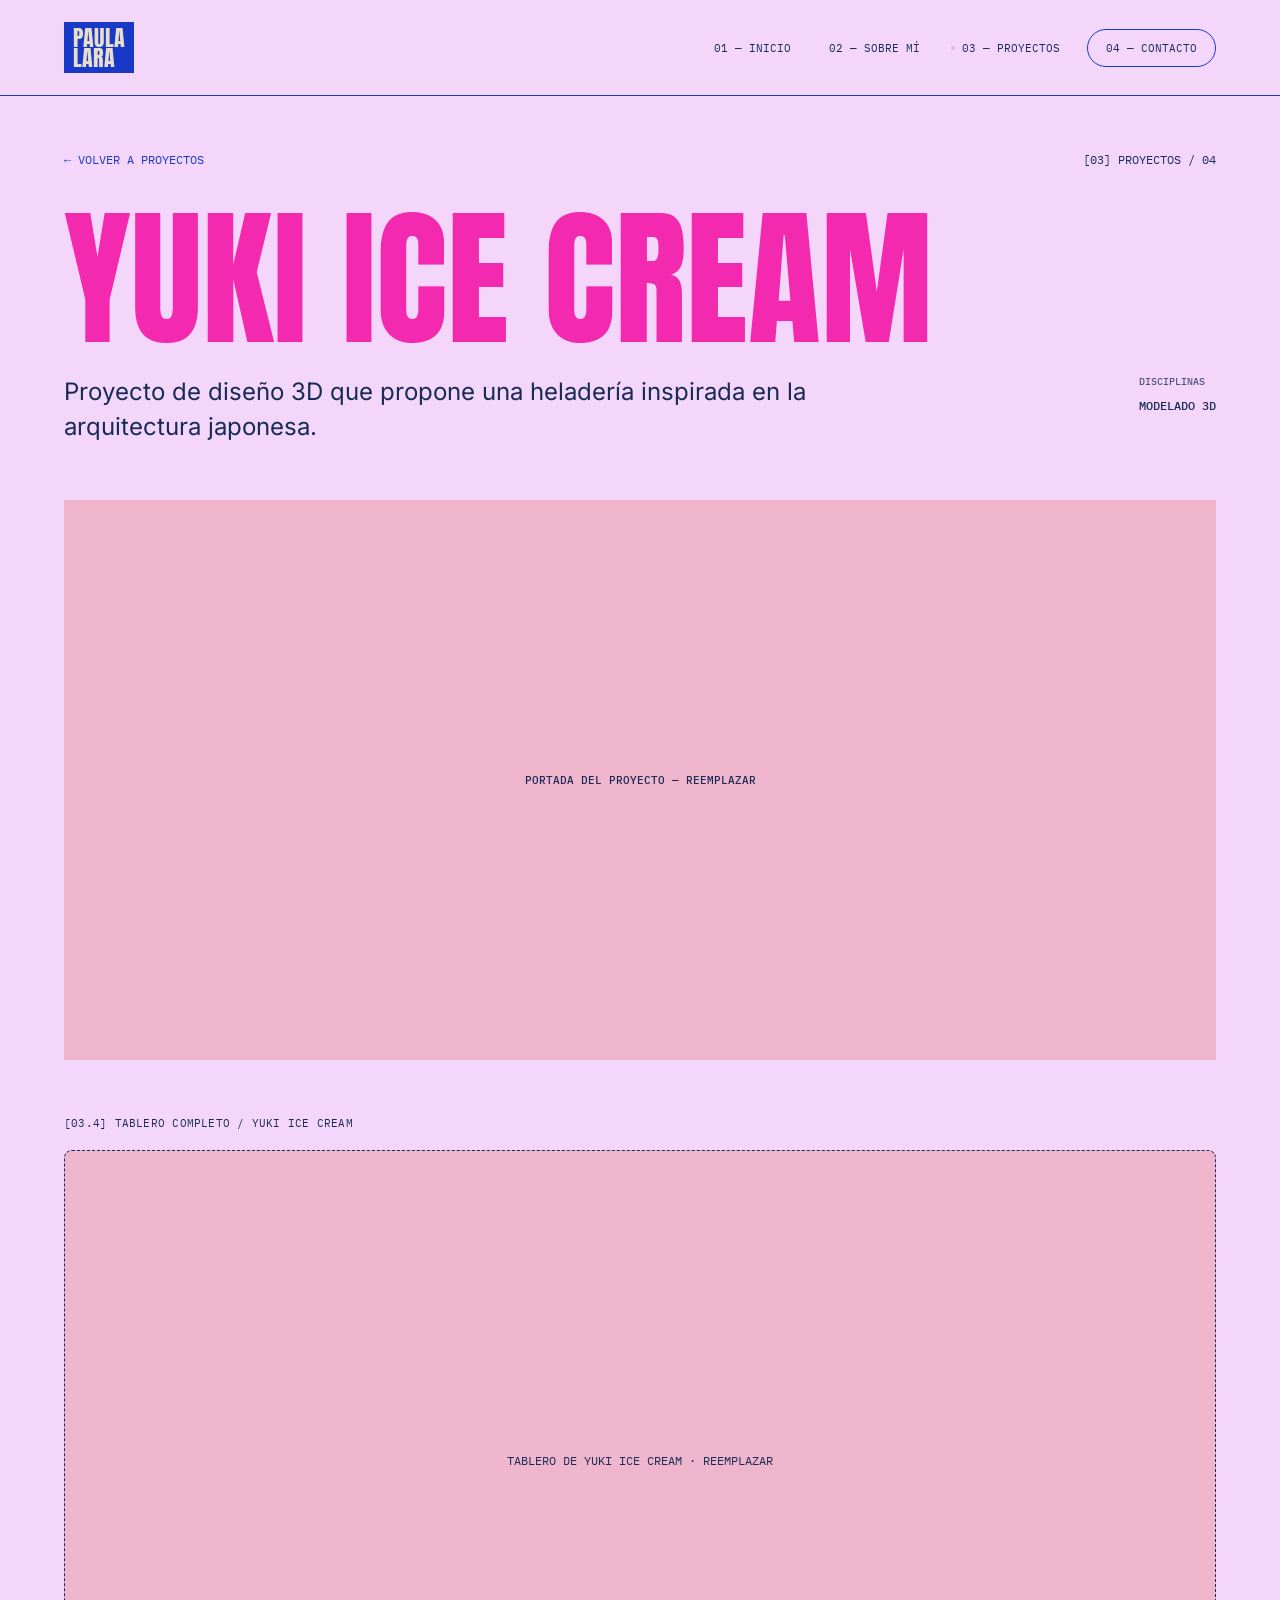
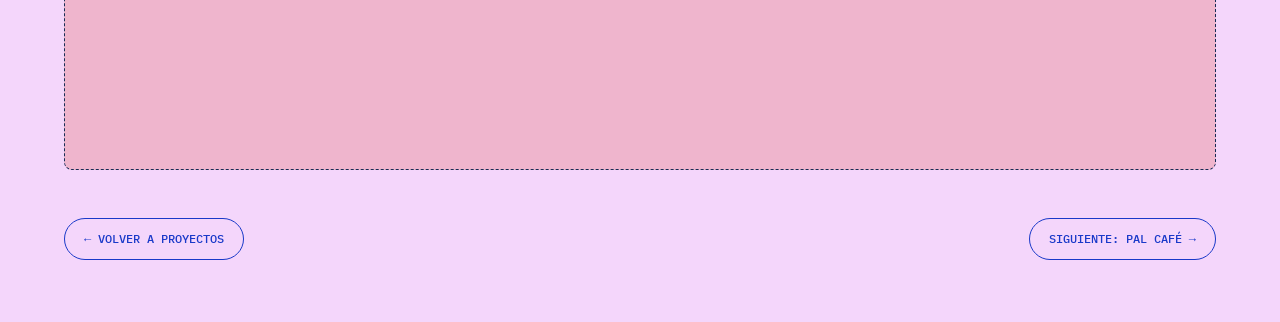
==== caso-04.html @ 3747bb67 "Add files via upload" ====
<!doctype html>
<html lang="es">
<head>
<meta charset="utf-8">
<meta name="viewport" content="width=device-width, initial-scale=1">
<title>Yuki Ice Cream — Paula Lara</title>
<meta name="description" content="Portafolio de Paula Lara, estudiante de Diseño Digital y Multimedia en Bogotá: identidad de marca, ilustración, edición audiovisual y modelado 3D.">
<link rel="preload" href="assets/fonts/anton-latin-400-normal.woff2" as="font" type="font/woff2" crossorigin>
<link rel="icon" href="assets/favicon.svg" type="image/svg+xml">
<link rel="stylesheet" href="styles.css">

</head>
<body data-page="proyectos" data-case="yuki">
<svg width="0" height="0" style="position:absolute" aria-hidden="true">
  <symbol id="star" viewBox="0 0 100 100"><path d="M50 0C54 30 70 46 100 50C70 54 54 70 50 100C46 70 30 54 0 50C30 46 46 30 50 0Z"/></symbol>
</svg>
<header class="nav" id="top">
  <a class="brand" href="index.html#inicio" aria-label="Paula Lara, inicio"><span>PAULA</span><span>LARA</span></a>
  <button class="menu-btn" type="button" aria-expanded="false" aria-controls="menu">MENÚ <i aria-hidden="true"></i></button>
  <nav id="menu" aria-label="Principal">
    <a href="index.html#inicio" class="nav-link" data-id="inicio">01 — INICIO</a>
    <a href="index.html#sobre-mi" class="nav-link" data-id="sobre-mi">02 — SOBRE MÍ</a>
    <a href="index.html#proyectos" class="nav-link" data-id="proyectos">03 — PROYECTOS</a>
    <a href="index.html#contacto" class="nav-link nav-pill" data-id="contacto">04 — CONTACTO</a>
  </nav>
</header>
<main>
<section class="case-intro">
  <div class="case-top"><a href="index.html#proyectos">← VOLVER A PROYECTOS</a><span>[03]  PROYECTOS / 04</span></div>
  <h1 class="case-title">YUKI ICE CREAM</h1>
  <div class="case-desc"><p>Proyecto de diseño 3D que propone una heladería inspirada en la arquitectura japonesa.</p><div class="case-meta"><small>DISCIPLINAS</small><span>MODELADO 3D</span></div></div>
</section>
<div class="cover"><span>PORTADA DEL PROYECTO — REEMPLAZAR</span></div>
<section class="board">
  <p class="label">[03.4]  TABLERO COMPLETO / YUKI ICE CREAM</p>
  <div class="board-ph" role="img" aria-label="Espacio para el tablero de Yuki Ice Cream"><span>TABLERO DE YUKI ICE CREAM · REEMPLAZAR</span></div>
</section>
<div class="case-foot"><a href="index.html#proyectos">← VOLVER A PROYECTOS</a><a href="caso-palcafe.html">SIGUIENTE: PAL CAFÉ →</a></div>
</main>
<script src="main.js"></script>
</body>
</html>
---- styles.css ----
@font-face{font-family:'Anton';font-weight:400;font-style:normal;font-display:swap;src:url(assets/fonts/anton-latin-400-normal.woff2) format('woff2')}
@font-face{font-family:'Inter';font-weight:400;font-style:normal;font-display:swap;src:url(assets/fonts/inter-latin-400-normal.woff2) format('woff2')}
@font-face{font-family:'Inter';font-weight:500;font-style:normal;font-display:swap;src:url(assets/fonts/inter-latin-500-normal.woff2) format('woff2')}
@font-face{font-family:'Inter';font-weight:600;font-style:normal;font-display:swap;src:url(assets/fonts/inter-latin-600-normal.woff2) format('woff2')}
@font-face{font-family:'Inter';font-weight:700;font-style:normal;font-display:swap;src:url(assets/fonts/inter-latin-700-normal.woff2) format('woff2')}
@font-face{font-family:'IBM Plex Mono';font-weight:400;font-style:normal;font-display:swap;src:url(assets/fonts/ibm-plex-mono-latin-400-normal.woff2) format('woff2')}
@font-face{font-family:'IBM Plex Mono';font-weight:500;font-style:normal;font-display:swap;src:url(assets/fonts/ibm-plex-mono-latin-500-normal.woff2) format('woff2')}
:root{--blue:#1939C9;--cream:#E9DECC;--pink:#EFB5CD;--navy:#172B55;
--ease:cubic-bezier(.22,.61,.36,1);--mono:'IBM Plex Mono',ui-monospace,monospace;--pad:64px}
*{box-sizing:border-box}
html{scroll-behavior:smooth;scroll-padding-top:96px}
body{margin:0;background:var(--cbg,var(--cream));color:var(--ink,var(--navy));font-family:Inter,system-ui,sans-serif;-webkit-font-smoothing:antialiased}
a{color:inherit;text-decoration:none}
img{display:block;max-width:100%}
button{font:inherit;color:inherit}
:focus-visible{outline:3px solid var(--blue);outline-offset:3px}
.sr-only{position:absolute;width:1px;height:1px;overflow:hidden;clip:rect(0 0 0 0);white-space:nowrap}
.label{font:400 11px/14px var(--mono);margin:0;letter-spacing:.02em}
.label span{color:var(--blue);margin-right:10px}

/* ───────── NAV ───────── */
.nav{position:sticky;top:0;z-index:30;display:flex;justify-content:space-between;align-items:center;
 padding:0 var(--pad);height:96px;background:var(--cbg,var(--cream));border-bottom:1px solid var(--accent,var(--blue))}
.brand{display:flex;flex-direction:column;background:var(--blue);color:var(--cream);padding:6px 9px 5px;font:400 22px/.92 Anton,sans-serif;letter-spacing:.01em}
.nav nav{display:flex;gap:16px;align-items:center}
.nav-link{font:400 11px/14px var(--mono);color:var(--ink,var(--navy));padding:7px 10px;border-radius:100px;border:1px solid transparent;position:relative;
 transition:background-color .2s ease,color .2s ease,border-color .2s ease}
.nav-pill{border-color:var(--accent,var(--blue));padding:11px 18px}
/* ningún botón empieza en azul: solo al pasar el cursor / enfocar */
.nav-link:hover,.nav-link:focus-visible{background:var(--accent,var(--blue));color:var(--cbg,var(--cream))}
/* página actual: solo un punto rosa (no es "hover") */
.nav-link[aria-current]::before{content:"";position:absolute;left:3px;top:50%;width:4px;height:4px;margin-top:-2px;border-radius:50%;background:var(--pink)}
.nav-link[aria-current]{padding-left:14px}
.menu-btn{display:none}

/* ───────── 01 INICIO ───────── */
.hero{position:relative;min-height:850px;padding:40px var(--pad) 0;overflow:hidden}
.meta{display:flex;justify-content:space-between;font:400 11px var(--mono)}
.title{margin:20px 0 0;font:400 clamp(96px,11.4vw,168px)/1.02 Anton,sans-serif;color:var(--blue);position:relative;z-index:1;width:fit-content}
.line{display:block;overflow:hidden;padding-top:.1em;margin-top:-.1em}
.line>span,.clip>span{display:block;transform:translateY(110%);animation:reveal .7s var(--ease) forwards}
.line:nth-child(2)>span{animation-delay:.12s}
.line:nth-child(3)>span{animation-delay:.24s}
@keyframes reveal{to{transform:translateY(0)}}

.window{position:absolute;right:90px;top:60px;width:490px;transform:rotate(5deg);z-index:2;border:1px solid var(--navy);background:var(--cream)}
.bar{display:flex;justify-content:space-between;padding:10px 12px;font:400 10px var(--mono);background:var(--cream)}
.photo{all:unset;display:block;position:relative;width:100%;aspect-ratio:473/500;overflow:hidden;cursor:pointer;background:#000}
.photo:focus-visible{outline:3px solid var(--blue);outline-offset:-3px}
.slot{position:absolute;inset:0;background:#000;opacity:0;transition:opacity .45s ease,transform .35s var(--ease);display:grid;place-items:center}
.slot.is-on{opacity:1}
.slot img{position:absolute;inset:0;width:100%;height:100%;object-fit:cover}
.slot em{font:500 14px var(--mono);font-style:normal;color:var(--cream);position:relative}
.tint{position:absolute;inset:0;opacity:0;pointer-events:none;transition:opacity .35s var(--ease)}
.tint-color{background:var(--blue);mix-blend-mode:color}
.tint-multiply{background:var(--cream);mix-blend-mode:multiply}
.photo.is-blue .tint-color{opacity:1}.photo.is-blue .tint-multiply{opacity:.55}
.photo.is-blue .slot{transform:scale(1.04)}
@media (hover:hover){.photo:hover .tint-color{opacity:1}.photo:hover .tint-multiply{opacity:.55}.photo:hover .slot{transform:scale(1.04)}}
.photo:focus-visible .tint-color{opacity:1}
.hint{position:absolute;left:12px;bottom:12px;padding:6px 10px;border-radius:100px;background:var(--cream);color:var(--blue);font:500 10px var(--mono)}

.deco{position:absolute;pointer-events:none}
.deco-onda{width:300px;left:calc(50% - 90px);top:130px;z-index:0;animation:float-a 11s ease-in-out infinite}
.deco-flor{width:380px;right:-60px;bottom:-50px;z-index:3;animation:float-b 14s ease-in-out infinite}
@keyframes float-a{50%{transform:translate(6px,-8px) rotate(1.5deg)}}
@keyframes float-b{50%{transform:translate(-5px,-6px) rotate(-1.5deg)}}

.intro{position:relative;z-index:3;max-width:470px;margin-top:40px}
.rule{display:block;width:72px;height:3px;background:var(--blue);margin-bottom:20px}
.clip{display:block;overflow:hidden}
.intro p{margin:0 0 12px;font-size:18px;line-height:1.45}
.intro p>span{animation-delay:.5s}
.intro small{font:400 10px var(--mono)}
.intro small>span{animation-delay:.62s}

/* botón: azul → rosa al pasar el cursor */
.cta{display:inline-flex;align-items:center;gap:22px;margin:20px 0 0;padding:20px 28px;border-radius:100px;background:var(--blue);color:var(--cream);
 font:600 12px Inter;letter-spacing:.04em;transition:background-color .25s ease,color .25s ease}
.cta b{font-weight:500;font-size:15px}
.cta:hover,.cta:focus-visible{background:var(--pink);color:var(--navy)}

/* disciplinas: la barra rosa NO se mueve; solo color + flecha */
.ticker{list-style:none;margin:0;padding:0 var(--pad);position:absolute;left:0;right:0;bottom:0;height:56px;z-index:4;
 background:var(--pink);display:flex;justify-content:space-between;align-items:center}
.ticker a{display:inline-block;position:relative;font:500 13px var(--mono);color:var(--navy);transition:color .25s ease}
.ticker b{position:absolute;left:100%;margin-left:5px;top:0;font-weight:500;opacity:0;transition:opacity .25s ease}
.ticker a:hover,.ticker a:focus-visible{color:var(--blue)}
.ticker a:hover b,.ticker a:focus-visible b{opacity:1}
.sep{font:500 13px var(--mono)}

/* ───────── 02 SOBRE MÍ ───────── */
.about{position:relative;display:grid;grid-template-columns:560px 1fr;gap:96px;align-items:center;padding:104px var(--pad)}
.crosshair{position:absolute;right:var(--pad);top:40px;color:var(--blue)}
.hairline{position:absolute;left:calc(var(--pad) + 560px + 48px);top:104px;bottom:104px;width:1px;background:var(--blue);opacity:.35}
.portrait{margin:0;position:relative}
.win{position:relative;border:1.5px solid var(--navy);background:var(--cream);box-shadow:16px 14px 0 var(--blue);width:544px}
.win-bar{display:flex;align-items:center;justify-content:space-between;gap:12px;padding:0 14px;height:38px;background:var(--blue);color:var(--cream);font:500 11px var(--mono)}
.dots{display:flex;gap:6px}
.dots i{width:9px;height:9px;border-radius:50%;border:1.2px solid var(--cream)}
.dots i:nth-child(2){background:var(--pink);border-color:var(--pink)}
.win-slot{position:relative;aspect-ratio:544/562;background:var(--pink);overflow:hidden}
.win-slot img{width:100%;height:100%;object-fit:cover}
.slot-label{position:absolute;left:22px;top:20px;font:400 9px var(--mono);color:var(--cream);mix-blend-mode:difference}
.float-star{fill:var(--navy);animation:spin-float 6s ease-in-out infinite}
.flourish{position:absolute;right:-34px;bottom:34px;width:96px;height:96px}
@keyframes spin-float{50%{transform:rotate(45deg) scale(.88)}}
.portrait figcaption{display:flex;justify-content:space-between;margin-top:30px;width:544px;font:400 10px var(--mono)}

.about-text h2{font:400 72px/.98 Anton,sans-serif;margin:28px 0 28px}
.accent{display:block;width:56px;height:3px;background:var(--blue);margin-bottom:22px}
.lead{font:600 22px/1.48 Inter;margin:0 0 28px;max-width:560px}
.xp{display:grid;grid-template-columns:1fr 1fr;gap:26px 32px}
.xp-item{border-top:1px solid var(--navy)}
.xp-btn{all:unset;display:block;width:100%;box-sizing:border-box;padding-top:14px;position:relative;cursor:default}
.xp-btn:focus-visible{outline:3px solid var(--blue);outline-offset:3px}
.xp small{display:block;font:500 10px var(--mono);color:var(--blue);letter-spacing:.04em}
.xp-t{display:block;font:600 16px/1.25 Inter;margin:8px 0}
.xp-ico{display:none}
.xp-panel{display:grid;grid-template-rows:1fr;transition:grid-template-rows .4s var(--ease)}
.xp-panel>div{overflow:hidden}
.xp p{font-size:13px;line-height:1.5;margin:0}

/* ───────── 03 HERRAMIENTAS ───────── */
.tools{background:var(--pink);display:grid;grid-template-columns:460px 1px 400px 1px 290px;gap:40px;padding:96px var(--pad);align-items:stretch}
.vline{background:var(--navy)}
.tools-title{position:relative;display:flex;flex-direction:column;justify-content:space-between}
.tools h2{font:400 82px/.96 Anton,sans-serif;margin:26px 0}
.tools-copy{font-size:17px;line-height:1.5;margin:0;max-width:340px}
.tools-star{position:absolute;right:24px;top:24px;width:80px;height:80px;fill:var(--blue)}
.slashes{color:var(--blue);margin-top:36px;animation:slide 3s ease-in-out infinite}
@keyframes slide{50%{transform:translateX(12px)}}
.pill{display:inline-block;margin:0 0 14px;padding:7px 16px;border:1.2px solid var(--navy);border-radius:999px;font:500 11px var(--mono)}
.tools-list ol{list-style:none;margin:0;padding:0}
.disc{display:flex;align-items:center;gap:16px;padding:20px 2px;border-bottom:1px solid var(--navy);transition:background-color .3s var(--ease),padding .3s var(--ease)}
.disc .n{font:500 11px var(--mono);color:var(--blue);width:18px}
.ico{flex:none;width:48px;height:48px;border-radius:9px;background:var(--blue);color:var(--cream);display:grid;place-items:center;transition:background-color .3s ease}
.ico svg{width:100%;height:100%}
.tx{flex:1;display:flex;flex-direction:column;gap:5px;min-width:0}
.tx b{font:600 22px/1.15 Inter;transition:color .3s ease}
.tx small{font-size:12px;line-height:1.4}
.ar{font:500 24px var(--mono);transition:color .3s ease}
.disc:hover,.disc:focus-visible{background:var(--cream);padding-left:14px;padding-right:14px}
.disc:hover .ico,.disc:focus-visible .ico{background:var(--navy)}
.disc:hover b,.disc:hover .ar,.disc:focus-visible b,.disc:focus-visible .ar{color:var(--blue)}
.tools-soft ul{list-style:none;margin:0;padding:0;display:grid;grid-template-columns:1fr 1fr;gap:16px}
.chip{display:flex;align-items:center;gap:8px;height:52px;padding:0 6px 0 9px;border:1.2px solid var(--navy);border-radius:12px;font:500 10.5px var(--mono);white-space:nowrap;
 transition:background-color .25s ease,color .25s ease,border-color .25s ease;cursor:default}
.chip i{font:700 12px Inter;font-style:normal;width:30px;height:30px;border-radius:7px;background:var(--blue);color:var(--cream);display:grid;place-items:center;flex:none;transition:background-color .25s ease,color .25s ease}
.chip:hover{background:var(--blue);border-color:var(--blue);color:var(--cream)}
.chip:hover i{background:var(--pink);color:var(--navy)}

/* ───────── 03 PROYECTOS · carpetas ───────── */
.projects{background:var(--cream)}
.proj-head{padding:72px var(--pad) 0;display:grid;grid-template-columns:1fr auto;align-items:end;gap:8px 32px}
.proj-head .label{grid-column:1/-1}
.proj-head h2{font:400 clamp(72px,9vw,128px)/.94 Anton,sans-serif;margin:18px 0 0;color:var(--navy)}
.proj-note{margin:0 0 10px;font:400 11px var(--mono)}
.stack{position:relative;height:920px;overflow:hidden}
.folder{position:absolute;left:0;right:0;top:0;height:100%;transform:translateY(var(--y,0px));transition:transform .5s cubic-bezier(.65,0,.35,1);color:var(--ink)}
.folder::before{content:"";position:absolute;inset:0;background:var(--bg);border-radius:28px 28px 0 0}
.tab{position:absolute;top:-44px;left:var(--tab);width:300px;height:46px;background:var(--bg);border-radius:16px 16px 0 0;display:grid;place-items:center;font:500 14px var(--mono)}
.folder-hit{position:absolute;z-index:3;left:0;right:0;top:-44px;bottom:0;background:none;border:0;cursor:pointer;border-radius:28px 28px 0 0}
.folder-hit:focus-visible{outline-offset:-4px}
.folder.is-open .folder-hit{pointer-events:none}
.strip{position:absolute;left:var(--pad);right:var(--pad);top:0;height:60px;font:500 12px var(--mono);transition:opacity .35s ease}
.strip .no{position:absolute;left:0;top:7px}
.strip .nm{position:absolute;left:56px;top:3px;font:400 24px/1.1 Anton,sans-serif;transition:font-size .5s cubic-bezier(.65,0,.35,1),top .5s cubic-bezier(.65,0,.35,1)}
.stack[data-active="0"] .strip .nm{font-size:40px;top:6px}
.strip .more{position:absolute;right:0;top:7px}
.stack[data-active="0"] .strip .no,.stack[data-active="0"] .strip .more{top:26px}
.strip .no,.strip .more{transition:top .5s cubic-bezier(.65,0,.35,1)}
.strip .det{position:absolute;left:56px;top:78px;opacity:0;transition:opacity .35s ease}
.stack[data-active="0"] .strip .det{opacity:.8}
.folder.is-open .strip{opacity:0}
.content{position:absolute;inset:0;padding:40px var(--pad);display:grid;grid-template-columns:1fr 440px;gap:48px;align-content:start;
 opacity:0;transition:opacity .4s ease;pointer-events:none}
.folder.is-open .content{opacity:1;pointer-events:auto;transition-delay:.15s}
.close{position:absolute;right:var(--pad);top:40px;background:none;border:0;cursor:pointer;font:500 12px var(--mono);padding:4px 0;z-index:4}
.close:hover{text-decoration:underline}
.content .txt{padding-top:0}
.content h3{font:400 128px/.94 Anton,sans-serif;margin:30px 0 0}
.sum{font-size:20px;line-height:1.5;max-width:560px;margin:26px 0 24px}
.meta-k{font:500 10px var(--mono);opacity:.75;margin:0 0 8px}
.meta-v{font:500 12px var(--mono);margin:0 0 28px}
.folder .cta{margin:0;background:var(--cream);color:var(--navy)}
.folder .cta:hover,.folder .cta:focus-visible{background:var(--blue);color:var(--cream)}
/* en la carpeta rosa el botón azul se lee mejor */
.folder[data-i="4"] .cta,.folder[data-i="3"] .cta{background:var(--blue);color:var(--cream)}
.folder[data-i="4"] .cta:hover,.folder[data-i="3"] .cta:hover{background:var(--cream);color:var(--navy)}
/* cuadrado perfecto: misma posición y misma animación en todas */
.sq{width:440px;height:440px;margin-top:30px;border:1.2px dashed var(--ink);border-radius:6px;background:color-mix(in srgb,var(--ink) 12%,transparent);
 display:grid;place-items:center;font:500 11px var(--mono);text-align:center;padding:12px;
 opacity:0;transform:translateY(40px) scale(.89);transition:transform .5s cubic-bezier(.65,0,.35,1),opacity .5s ease}
.folder.is-open .sq{opacity:1;transform:none}

/* ───────── 04 CONTACTO ───────── */
.contact{padding:96px var(--pad) 40px;background:var(--blue);color:var(--cream);position:relative;overflow:hidden}
.c-top{display:flex;justify-content:space-between}
.contact .label span{color:var(--pink)}
.c-grid{display:grid;grid-template-columns:1.25fr 1fr;gap:48px;align-items:center}
.contact h2{font:400 clamp(72px,8.5vw,122px)/.94 Anton,sans-serif;margin:40px 0 28px;color:var(--cream)}
.contact h2 .line:nth-child(1)>span{animation-delay:.1s}
.contact h2 .line:nth-child(2)>span{animation-delay:.24s}
.contact h2 .line:nth-child(3)>span{animation-delay:.38s}
/* el título entra cuando la sección aparece en pantalla */
.contact:not(.is-in) h2 .line>span{animation:none;transform:translateY(110%)}
.c-lead{font-size:15px;margin:0 0 20px;max-width:360px}
.mail{display:inline-block;font:500 clamp(22px,2.8vw,40px) Inter;border-bottom:2px solid var(--pink);padding-bottom:4px;transition:color .2s ease}
.mail:hover,.mail:focus-visible{color:var(--pink)}
.c-links{display:flex;flex-wrap:wrap;gap:14px;margin:34px 0 0;font:500 12px var(--mono)}
.c-links .btn-red{display:inline-flex;align-items:center;gap:10px;padding:14px 24px;border:1.5px solid var(--cream);border-radius:100px;letter-spacing:.04em;
 transition:background-color .25s,color .25s,border-color .25s,transform .25s var(--ease)}
.c-links .btn-red i{font-style:normal;display:inline-block;transition:transform .25s var(--ease)}
.c-links .btn-red:hover,.c-links .btn-red:focus-visible{background:var(--pink);border-color:var(--pink);color:var(--navy);transform:translateY(-3px)}
.c-links .btn-red:hover i,.c-links .btn-red:focus-visible i{transform:translate(3px,-3px)}
.c-art{margin:0;display:flex;flex-direction:column;align-items:center;gap:16px}
.c-art img{width:min(100%,520px);height:auto;animation:float 4.5s ease-in-out infinite}
@keyframes float{50%{transform:translateY(-12px) rotate(-1.5deg)}}
.c-tag{font:400 10px var(--mono);margin:0;letter-spacing:.06em}
.contact footer{display:flex;justify-content:space-between;margin-top:48px;padding-top:20px;border-top:1px solid var(--cream);font:400 10px var(--mono)}
.contact footer a:hover{color:var(--pink)}

/* ───────── CASOS ───────── */
.case-intro{padding:56px var(--pad) 0}
.case-top{display:flex;justify-content:space-between;font:400 12px var(--mono)}
.case-top a{color:var(--accent,var(--blue))}
.case-top a:hover{text-decoration:underline}
.case-title{font:400 clamp(80px,11.7vw,168px)/.9 Anton,sans-serif;margin:44px 0 28px;color:var(--ctitle,inherit)}
.case-desc{display:flex;justify-content:space-between;gap:48px;flex-wrap:wrap;align-items:flex-start}
.case-desc p{font-size:24px;line-height:1.45;max-width:760px;margin:0}
.case-meta small{display:block;font:500 10px var(--mono);margin-bottom:6px;opacity:.75}
.case-meta span{font:500 12px var(--mono)}
.cover{margin:56px var(--pad) 0;min-height:560px;display:grid;place-items:center;font:500 11px var(--mono);color:var(--cream)}
.board{padding:56px var(--pad) 0}
.board .label{margin-bottom:20px}
.board img{width:100%;height:auto}
.case-foot{display:flex;justify-content:space-between;padding:48px var(--pad) 64px}
.case-foot a{padding:12px 19px;border:1px solid var(--accent,var(--blue));border-radius:100px;color:var(--accent,var(--blue));font:500 12px var(--mono);transition:background-color .2s,color .2s}
.case-foot a:hover,.case-foot a:focus-visible{background:var(--accent,var(--blue));color:var(--cbg,var(--cream))}

/* ───────── TABLET ───────── */
@media (max-width:1240px){
 .about{grid-template-columns:1fr;gap:72px;padding-top:72px}
 .hairline{display:none}
 .portrait{max-width:560px}
 .tools{grid-template-columns:1fr 1fr;gap:48px}
 .tools .vline{display:none}
 .tools-title{grid-column:1/-1}
 .tools-soft ul{grid-template-columns:repeat(3,1fr)}
 .tools-soft{grid-column:1/-1}
}

/* ───────── MÓVIL ───────── */
@media (max-width:820px){
 :root{--pad:24px}
 .nav{height:72px}
 .menu-btn{display:inline-flex;align-items:center;gap:10px;background:none;border:0;font:500 10px var(--mono);cursor:pointer;padding:10px 0}
 .menu-btn i{width:22px;height:2px;background:var(--ink,var(--navy));box-shadow:0 6px 0 var(--ink,var(--navy));display:block}
 .nav nav{position:absolute;left:0;right:0;top:72px;flex-direction:column;align-items:stretch;gap:0;background:var(--cbg,var(--cream));border-bottom:1px solid var(--accent,var(--blue));padding:8px var(--pad) 20px;display:none}
 .nav nav.is-open{display:flex}
 .nav-link,.nav-pill{padding:14px 12px;border-radius:12px;font-size:13px}
 .hero{padding:24px var(--pad) 0;min-height:1050px}
 .meta span:last-child{display:none}
 .title{font-size:clamp(54px,16.5vw,120px)}
 .window{position:relative;right:auto;top:auto;width:80%;margin:36px auto 0;transform:rotate(3deg)}
 .intro{margin-top:30px;padding-bottom:90px}
 .deco-flor{width:230px;right:-60px;bottom:40px;opacity:.9}
 .deco-onda{width:170px;left:auto;right:-30px;top:240px}
 .ticker{padding:0 16px}.ticker .sep,.ticker li:nth-child(n+5){display:none}
 .ticker a{font-size:10px}
 .about{padding:64px var(--pad)}
 .crosshair{top:24px}
 .win,.portrait figcaption{width:calc(100% - 16px)}
 .about-text h2{font-size:56px}
 .lead{font-size:18px}
 .xp{grid-template-columns:1fr;gap:0}
 .xp-btn{cursor:pointer;padding:18px 44px 18px 0}
 .xp-t{margin:6px 0 0}
 .xp-ico{display:block;position:absolute;right:2px;top:50%;width:28px;height:28px;margin-top:-14px;border:1.2px solid var(--navy);border-radius:50%;transition:background-color .25s ease,transform .3s var(--ease)}
 .xp-ico::before,.xp-ico::after{content:"";position:absolute;left:50%;top:50%;width:11px;height:1.5px;background:var(--navy);margin:-.75px 0 0 -5.5px;transition:transform .3s var(--ease),background-color .25s ease}
 .xp-ico::after{transform:rotate(90deg)}
 .xp-btn[aria-expanded="true"] .xp-ico{background:var(--blue);border-color:var(--blue)}
 .xp-btn[aria-expanded="true"] .xp-ico::before,.xp-btn[aria-expanded="true"] .xp-ico::after{background:var(--cream)}
 .xp-btn[aria-expanded="true"] .xp-ico::after{transform:rotate(0)}
 .xp-btn[aria-expanded="false"]+*{}
 .xp-item:has(.xp-btn[aria-expanded="false"]) .xp-panel{grid-template-rows:0fr}
 .xp p{padding:0 0 18px}
 .tools{grid-template-columns:1fr;padding:64px var(--pad)}
 .tools h2{font-size:56px}
 .tools-star{width:60px;height:60px}
 .tools-soft ul{grid-template-columns:1fr 1fr;gap:10px}
 .tx b{font-size:20px}
 .proj-head{padding-top:48px;grid-template-columns:1fr}
 .proj-head h2{font-size:64px}
 .proj-note{margin:6px 0 0}
 .stack{height:1100px}
 .tab{width:min(300px,42%)}
 .stack[data-active="0"] .strip .nm{font-size:30px}
 .content{grid-template-columns:1fr;gap:0;padding:28px var(--pad)}
 .content h3{font-size:84px;margin-top:28px}
 .sum{font-size:17px}
 .sq{width:min(100%,360px);height:auto;aspect-ratio:1;margin-top:8px}
 .contact{padding:64px var(--pad) 32px}
 .c-grid{grid-template-columns:1fr;gap:28px}
 .c-art img{width:min(78%,360px)}
 .contact h2{font-size:clamp(56px,16.5vw,90px)}
 .case-title{font-size:80px}
 .case-desc p{font-size:19px}
 .cover{min-height:320px}
}

@media (prefers-reduced-motion:reduce){
 html{scroll-behavior:auto}
 .line>span,.clip>span,.contact:not(.is-in) h2 .line>span{animation:none;transform:none}.c-art img{animation:none}
 .deco,.float-star,.slashes{animation:none}
 *,*::before{transition-duration:.01ms!important}
}

html,body{overflow-x:clip}

.board-ph{display:grid;place-items:center;min-height:min(70vw,620px);margin-top:20px;background:var(--pink);border:1.2px dashed var(--navy);border-radius:8px;font:400 12px var(--mono);color:var(--navy);text-align:center;padding:24px}

/* ───────── TEMAS DE CASOS (colores de cada proyecto, como en Figma) ───────── */
body[data-case="palcafe"]{--cbg:#FEDBBD;--ctitle:#6D4794}
body[data-case="pandra"]{--cbg:#071603;--ink:var(--cream);--accent:var(--cream);--ctitle:var(--cream)}
body[data-case="jazz"]{--cbg:#F4E9D7;--ctitle:#055E70}
body[data-case="yuki"]{--cbg:#F4D6FB;--ctitle:#F32AAF}
body[data-case="pandra"] .board .label,body[data-case="pandra"] .case-meta small{color:var(--cream)}
body[data-case] .cover{background:var(--ctitle,var(--navy));color:var(--cbg)}
body[data-case="pandra"] .cover{background:var(--navy);color:var(--cream)}
body[data-case="yuki"] .cover{background:var(--pink);color:var(--navy)}
.board img{border-radius:16px}
/* cuadro de imagen dentro de la carpeta */
.sq.has-img{padding:0;border:0;background:none;overflow:hidden}
.sq.has-img img{width:100%;height:100%;object-fit:cover;border-radius:6px}
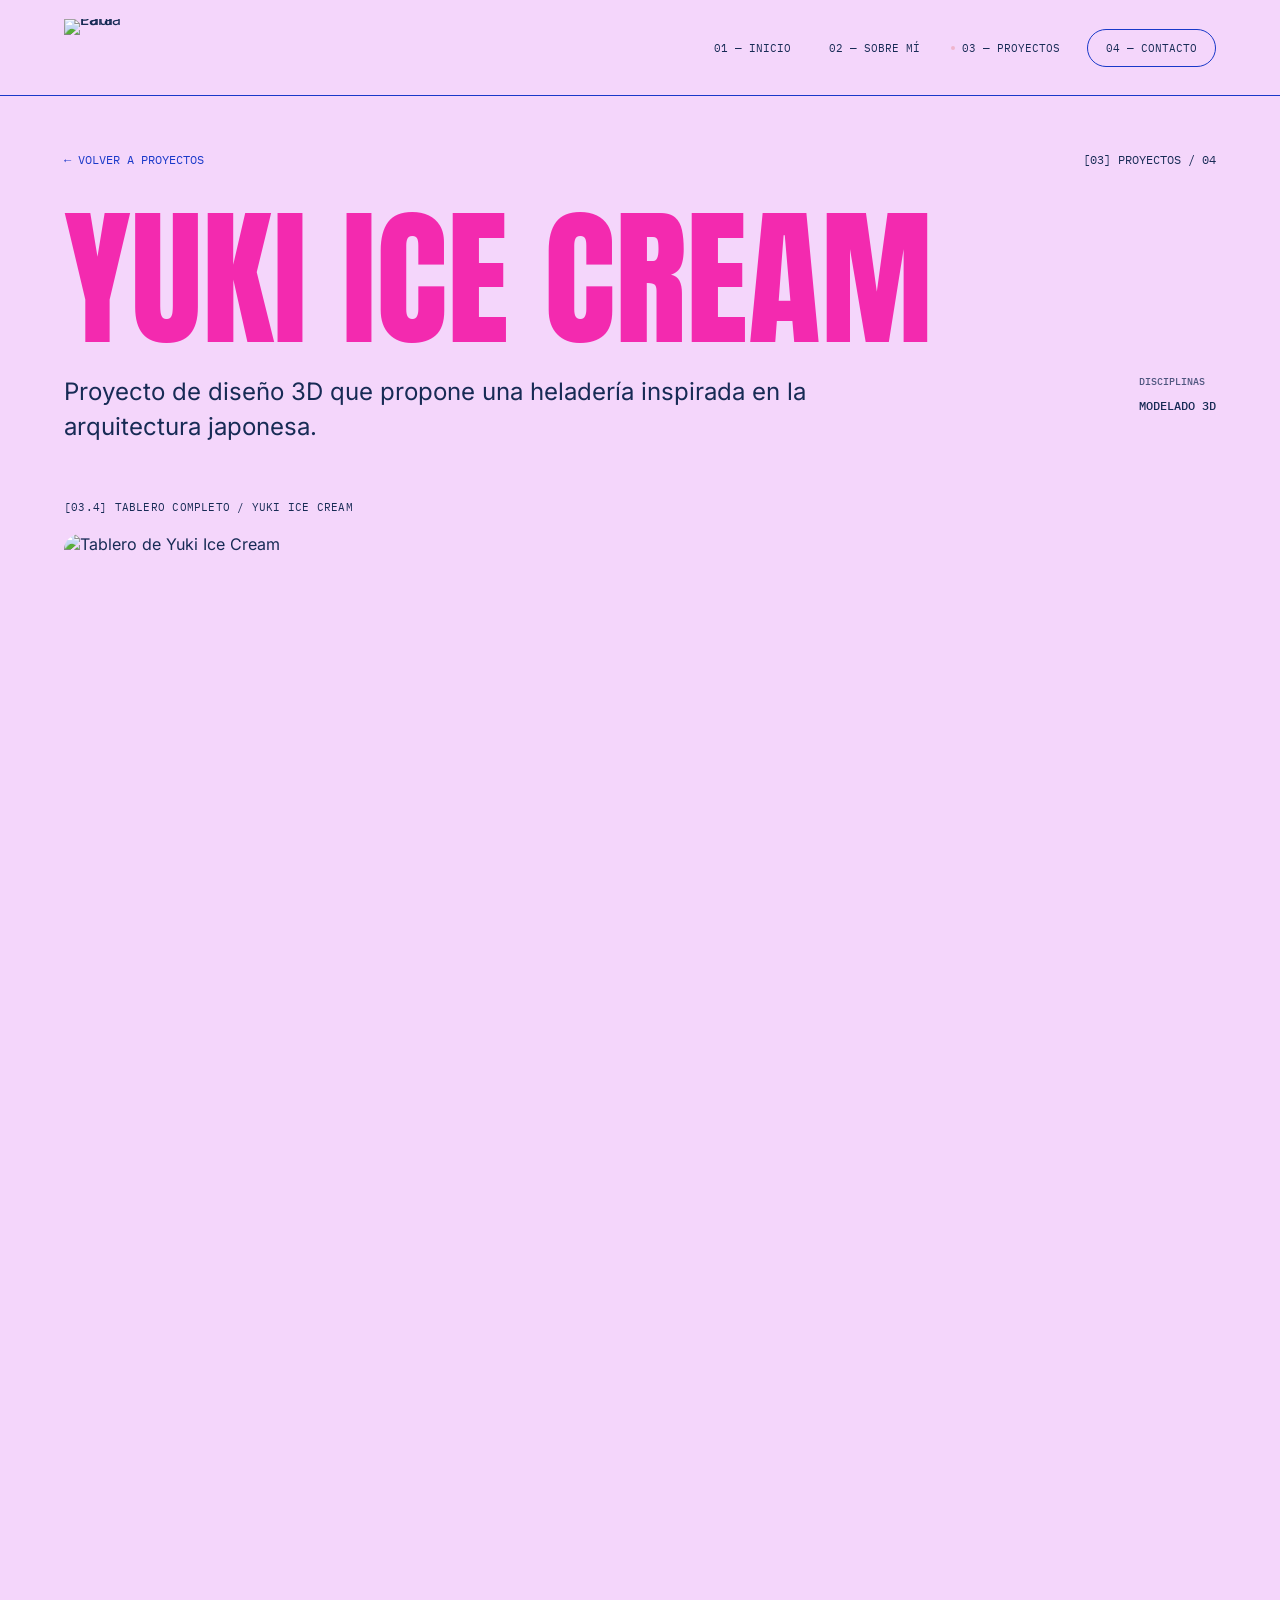
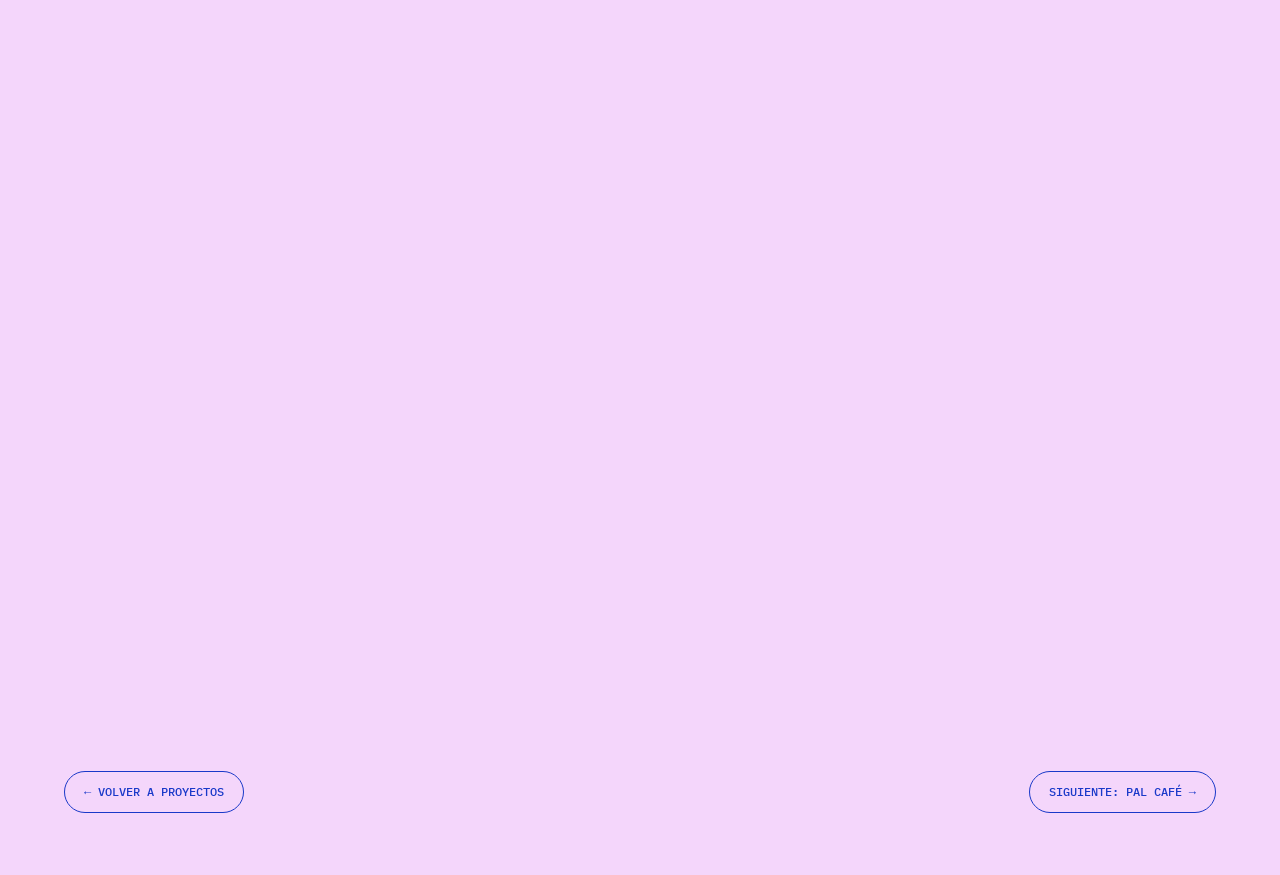
==== commit d8aee13b: "Add files via upload" ====
--- a/caso-04.html
+++ b/caso-04.html
@@ -15,27 +15,26 @@
   <symbol id="star" viewBox="0 0 100 100"><path d="M50 0C54 30 70 46 100 50C70 54 54 70 50 100C46 70 30 54 0 50C30 46 46 30 50 0Z"/></symbol>
 </svg>
 <header class="nav" id="top">
-  <a class="brand" href="index.html#inicio" aria-label="Paula Lara, inicio"><span>PAULA</span><span>LARA</span></a>
+  <a class="brand" href="index.html" aria-label="Paula Lara, inicio"><img src="assets/logo.png" width="69" height="58" alt="Paula Lara"></a>
   <button class="menu-btn" type="button" aria-expanded="false" aria-controls="menu">MENÚ <i aria-hidden="true"></i></button>
   <nav id="menu" aria-label="Principal">
-    <a href="index.html#inicio" class="nav-link" data-id="inicio">01 — INICIO</a>
-    <a href="index.html#sobre-mi" class="nav-link" data-id="sobre-mi">02 — SOBRE MÍ</a>
-    <a href="index.html#proyectos" class="nav-link" data-id="proyectos">03 — PROYECTOS</a>
-    <a href="index.html#contacto" class="nav-link nav-pill" data-id="contacto">04 — CONTACTO</a>
+    <a href="index.html" class="nav-link" data-id="inicio">01 — INICIO</a>
+    <a href="sobre-mi.html" class="nav-link" data-id="sobre-mi">02 — SOBRE MÍ</a>
+    <a href="proyectos.html" class="nav-link" data-id="proyectos">03 — PROYECTOS</a>
+    <a href="contacto.html" class="nav-link nav-pill" data-id="contacto">04 — CONTACTO</a>
   </nav>
 </header>
 <main>
 <section class="case-intro">
-  <div class="case-top"><a href="index.html#proyectos">← VOLVER A PROYECTOS</a><span>[03]  PROYECTOS / 04</span></div>
+  <div class="case-top"><a href="proyectos.html">← VOLVER A PROYECTOS</a><span>[03]  PROYECTOS / 04</span></div>
   <h1 class="case-title">YUKI ICE CREAM</h1>
   <div class="case-desc"><p>Proyecto de diseño 3D que propone una heladería inspirada en la arquitectura japonesa.</p><div class="case-meta"><small>DISCIPLINAS</small><span>MODELADO 3D</span></div></div>
 </section>
-<div class="cover"><span>PORTADA DEL PROYECTO — REEMPLAZAR</span></div>
 <section class="board">
   <p class="label">[03.4]  TABLERO COMPLETO / YUKI ICE CREAM</p>
-  <div class="board-ph" role="img" aria-label="Espacio para el tablero de Yuki Ice Cream"><span>TABLERO DE YUKI ICE CREAM · REEMPLAZAR</span></div>
+  <img class="board-img" src="assets/yuki.webp" width="1312" height="2037" alt="Tablero de Yuki Ice Cream" loading="lazy" decoding="async">
 </section>
-<div class="case-foot"><a href="index.html#proyectos">← VOLVER A PROYECTOS</a><a href="caso-palcafe.html">SIGUIENTE: PAL CAFÉ →</a></div>
+<div class="case-foot"><a href="proyectos.html">← VOLVER A PROYECTOS</a><a href="caso-palcafe.html">SIGUIENTE: PAL CAFÉ →</a></div>
 </main>
 <script src="main.js"></script>
 </body>
--- a/styles.css
+++ b/styles.css
@@ -21,7 +21,8 @@
 /* ───────── NAV ───────── */
 .nav{position:sticky;top:0;z-index:30;display:flex;justify-content:space-between;align-items:center;
  padding:0 var(--pad);height:96px;background:var(--cbg,var(--cream));border-bottom:1px solid var(--accent,var(--blue))}
-.brand{display:flex;flex-direction:column;background:var(--blue);color:var(--cream);padding:6px 9px 5px;font:400 22px/.92 Anton,sans-serif;letter-spacing:.01em}
+.brand{display:block;line-height:0}
+.brand img{display:block;width:69px;height:58px}
 .nav nav{display:flex;gap:16px;align-items:center}
 .nav-link{font:400 11px/14px var(--mono);color:var(--ink,var(--navy));padding:7px 10px;border-radius:100px;border:1px solid transparent;position:relative;
  transition:background-color .2s ease,color .2s ease,border-color .2s ease}
@@ -34,16 +35,16 @@
 .menu-btn{display:none}
 
 /* ───────── 01 INICIO ───────── */
-.hero{position:relative;min-height:850px;padding:40px var(--pad) 0;overflow:hidden}
+.hero{position:relative;min-height:850px;padding:40px var(--pad) 120px;overflow:hidden;display:flex;flex-direction:column}
 .meta{display:flex;justify-content:space-between;font:400 11px var(--mono)}
-.title{margin:20px 0 0;font:400 clamp(96px,11.4vw,168px)/1.02 Anton,sans-serif;color:var(--blue);position:relative;z-index:1;width:fit-content}
-.line{display:block;overflow:hidden;padding-top:.1em;margin-top:-.1em}
+.title{margin:20px 0 0;font:400 clamp(96px,min(11.1vw,17.5vh),224px)/1.02 Anton,sans-serif;color:var(--blue);position:relative;z-index:1;width:fit-content}
+.line{display:block;overflow:hidden;padding-top:.24em;margin-top:-.24em}
 .line>span,.clip>span{display:block;transform:translateY(110%);animation:reveal .7s var(--ease) forwards}
 .line:nth-child(2)>span{animation-delay:.12s}
 .line:nth-child(3)>span{animation-delay:.24s}
 @keyframes reveal{to{transform:translateY(0)}}
 
-.window{position:absolute;right:90px;top:60px;width:490px;transform:rotate(5deg);z-index:2;border:1px solid var(--navy);background:var(--cream)}
+.window{position:absolute;right:90px;top:60px;width:clamp(490px,34vw,700px);transform:rotate(5deg);z-index:2;border:1px solid var(--navy);background:var(--cream)}
 .bar{display:flex;justify-content:space-between;padding:10px 12px;font:400 10px var(--mono);background:var(--cream)}
 .photo{all:unset;display:block;position:relative;width:100%;aspect-ratio:473/500;overflow:hidden;cursor:pointer;background:#000}
 .photo:focus-visible{outline:3px solid var(--blue);outline-offset:-3px}
@@ -61,15 +62,18 @@
 .hint{position:absolute;left:12px;bottom:12px;padding:6px 10px;border-radius:100px;background:var(--cream);color:var(--blue);font:500 10px var(--mono)}
 
 .deco{position:absolute;pointer-events:none}
-.deco-onda{width:300px;left:calc(50% - 90px);top:130px;z-index:0;animation:float-a 11s ease-in-out infinite}
-.deco-flor{width:380px;right:-60px;bottom:-50px;z-index:3;animation:float-b 14s ease-in-out infinite}
+.deco-onda{width:clamp(362px,25vw,520px);left:calc(50% - 45px);top:139px;z-index:0;animation:float-a 11s ease-in-out infinite}
+.deco-flor{width:clamp(417px,29vw,600px);right:-79px;bottom:6px;z-index:3;animation:float-b 14s ease-in-out infinite}
 @keyframes float-a{50%{transform:translate(6px,-8px) rotate(1.5deg)}}
 @keyframes float-b{50%{transform:translate(-5px,-6px) rotate(-1.5deg)}}
 
-.intro{position:relative;z-index:3;max-width:470px;margin-top:40px}
+.intro{position:relative;z-index:3;max-width:none;margin-top:auto;padding-top:40px;display:grid;grid-template-columns:446px auto;column-gap:10px;align-items:start;justify-content:start}
+.intro>*:not(.cta){grid-column:1}
+.intro .cta{grid-column:2;grid-row:2;margin:25px 0 0;align-self:start}
+.hero-star{position:absolute;right:64px;top:152px;width:108px;height:108px;fill:var(--blue);z-index:1}
 .rule{display:block;width:72px;height:3px;background:var(--blue);margin-bottom:20px}
 .clip{display:block;overflow:hidden}
-.intro p{margin:0 0 12px;font-size:18px;line-height:1.45}
+.intro p{margin:0 0 12px;font-size:17px;line-height:1.5}
 .intro p>span{animation-delay:.5s}
 .intro small{font:400 10px var(--mono)}
 .intro small>span{animation-delay:.62s}
@@ -90,24 +94,24 @@
 .sep{font:500 13px var(--mono)}
 
 /* ───────── 02 SOBRE MÍ ───────── */
-.about{position:relative;display:grid;grid-template-columns:560px 1fr;gap:96px;align-items:center;padding:104px var(--pad)}
+.about{position:relative;display:grid;grid-template-columns:560px 1fr;gap:96px;align-items:start;padding:46px var(--pad) 36px}
 .crosshair{position:absolute;right:var(--pad);top:40px;color:var(--blue)}
-.hairline{position:absolute;left:calc(var(--pad) + 560px + 48px);top:104px;bottom:104px;width:1px;background:var(--blue);opacity:.35}
+.hairline{position:absolute;left:calc(var(--pad) + 560px + 48px);top:104px;bottom:0;width:1px;background:var(--blue);opacity:.35}
 .portrait{margin:0;position:relative}
 .win{position:relative;border:1.5px solid var(--navy);background:var(--cream);box-shadow:16px 14px 0 var(--blue);width:544px}
 .win-bar{display:flex;align-items:center;justify-content:space-between;gap:12px;padding:0 14px;height:38px;background:var(--blue);color:var(--cream);font:500 11px var(--mono)}
 .dots{display:flex;gap:6px}
 .dots i{width:9px;height:9px;border-radius:50%;border:1.2px solid var(--cream)}
 .dots i:nth-child(2){background:var(--pink);border-color:var(--pink)}
-.win-slot{position:relative;aspect-ratio:544/562;background:var(--pink);overflow:hidden}
-.win-slot img{width:100%;height:100%;object-fit:cover}
-.slot-label{position:absolute;left:22px;top:20px;font:400 9px var(--mono);color:var(--cream);mix-blend-mode:difference}
+.win-slot{position:relative;aspect-ratio:544/562;background-color:#FDEBDD;background-image:linear-gradient(rgba(233,222,204,.75) 1px,transparent 1px),linear-gradient(90deg,rgba(233,222,204,.75) 1px,transparent 1px);background-size:78px 78px;overflow:hidden}
+.win-slot img{position:absolute;left:10.66%;top:11.9%;width:75.2%;height:69.6%;object-fit:contain}
+.slot-label{position:absolute;left:4%;top:86%;font:400 34px/1 Anton,sans-serif;color:var(--navy);letter-spacing:.01em}
 .float-star{fill:var(--navy);animation:spin-float 6s ease-in-out infinite}
 .flourish{position:absolute;right:-34px;bottom:34px;width:96px;height:96px}
 @keyframes spin-float{50%{transform:rotate(45deg) scale(.88)}}
 .portrait figcaption{display:flex;justify-content:space-between;margin-top:30px;width:544px;font:400 10px var(--mono)}
 
-.about-text h2{font:400 72px/.98 Anton,sans-serif;margin:28px 0 28px}
+.about-text h2{font:400 69px/.98 Anton,sans-serif;margin:28px 0 28px}
 .accent{display:block;width:56px;height:3px;background:var(--blue);margin-bottom:22px}
 .lead{font:600 22px/1.48 Inter;margin:0 0 28px;max-width:560px}
 .xp{display:grid;grid-template-columns:1fr 1fr;gap:26px 32px}
@@ -122,7 +126,7 @@
 .xp p{font-size:13px;line-height:1.5;margin:0}
 
 /* ───────── 03 HERRAMIENTAS ───────── */
-.tools{background:var(--pink);display:grid;grid-template-columns:460px 1px 400px 1px 290px;gap:40px;padding:96px var(--pad);align-items:stretch}
+.tools{background:var(--pink);display:grid;grid-template-columns:minmax(0,504fr) 1px minmax(0,444fr) 1px minmax(0,330fr);gap:44px;padding:32px var(--pad) 36px;align-items:stretch}
 .vline{background:var(--navy)}
 .tools-title{position:relative;display:flex;flex-direction:column;justify-content:space-between}
 .tools h2{font:400 82px/.96 Anton,sans-serif;margin:26px 0}
@@ -152,11 +156,14 @@
 
 /* ───────── 03 PROYECTOS · carpetas ───────── */
 .projects{background:var(--cream)}
-.proj-head{padding:72px var(--pad) 0;display:grid;grid-template-columns:1fr auto;align-items:end;gap:8px 32px}
-.proj-head .label{grid-column:1/-1}
-.proj-head h2{font:400 clamp(72px,9vw,128px)/.94 Anton,sans-serif;margin:18px 0 0;color:var(--navy)}
-.proj-note{margin:0 0 10px;font:400 11px var(--mono)}
-.stack{position:relative;height:920px;overflow:hidden}
+.proj-head{position:relative;height:262px;padding:56px 0 0 200px;display:block}
+.proj-head .label{margin:0}
+.proj-head h2{font:400 128px/.88 Anton,sans-serif;margin:24px 0 0;color:var(--navy);position:relative;z-index:1}
+.proj-note{position:absolute;right:100px;top:67px;width:157px;margin:0;font:400 14px/1.4 var(--mono);z-index:1}
+.pj-flor{position:absolute;pointer-events:none}
+.pj-flor-der{right:272px;top:0;width:293px}
+.pj-flor-izq{left:0;top:56px;width:210px}
+.stack{position:relative;height:960px;overflow:hidden}
 .folder{position:absolute;left:0;right:0;top:0;height:100%;transform:translateY(var(--y,0px));transition:transform .5s cubic-bezier(.65,0,.35,1);color:var(--ink)}
 .folder::before{content:"";position:absolute;inset:0;background:var(--bg);border-radius:28px 28px 0 0}
 .tab{position:absolute;top:-44px;left:var(--tab);width:300px;height:46px;background:var(--bg);border-radius:16px 16px 0 0;display:grid;place-items:center;font:500 14px var(--mono)}
@@ -164,32 +171,30 @@
 .folder-hit:focus-visible{outline-offset:-4px}
 .folder.is-open .folder-hit{pointer-events:none}
 .strip{position:absolute;left:var(--pad);right:var(--pad);top:0;height:60px;font:500 12px var(--mono);transition:opacity .35s ease}
-.strip .no{position:absolute;left:0;top:7px}
-.strip .nm{position:absolute;left:56px;top:3px;font:400 24px/1.1 Anton,sans-serif;transition:font-size .5s cubic-bezier(.65,0,.35,1),top .5s cubic-bezier(.65,0,.35,1)}
-.stack[data-active="0"] .strip .nm{font-size:40px;top:6px}
-.strip .more{position:absolute;right:0;top:7px}
-.stack[data-active="0"] .strip .no,.stack[data-active="0"] .strip .more{top:26px}
+.strip .no{position:absolute;left:0;top:15px}
+.strip .nm{position:absolute;left:56px;top:11px;font:400 24px/1.1 Anton,sans-serif;transition:font-size .5s cubic-bezier(.65,0,.35,1),top .5s cubic-bezier(.65,0,.35,1)}
+.stack[data-active="0"] .strip .nm{font-size:40px;top:24px}
+.strip .more{position:absolute;right:0;top:15px}
+.stack[data-active="0"] .strip .no,.stack[data-active="0"] .strip .more{top:44px}
 .strip .no,.strip .more{transition:top .5s cubic-bezier(.65,0,.35,1)}
-.strip .det{position:absolute;left:56px;top:78px;opacity:0;transition:opacity .35s ease}
+.strip .det{position:absolute;left:56px;top:96px;opacity:0;transition:opacity .35s ease}
 .stack[data-active="0"] .strip .det{opacity:.8}
 .folder.is-open .strip{opacity:0}
-.content{position:absolute;inset:0;padding:40px var(--pad);display:grid;grid-template-columns:1fr 440px;gap:48px;align-content:start;
+.content{position:absolute;inset:0;padding:40px var(--pad);display:grid;grid-template-columns:minmax(0,1fr) clamp(260px,38vw,440px);gap:48px;align-content:start;
  opacity:0;transition:opacity .4s ease;pointer-events:none}
 .folder.is-open .content{opacity:1;pointer-events:auto;transition-delay:.15s}
 .close{position:absolute;right:var(--pad);top:40px;background:none;border:0;cursor:pointer;font:500 12px var(--mono);padding:4px 0;z-index:4}
 .close:hover{text-decoration:underline}
 .content .txt{padding-top:0}
-.content h3{font:400 128px/.94 Anton,sans-serif;margin:30px 0 0}
+.content h3{font:400 clamp(72px,9vw,128px)/.94 Anton,sans-serif;margin:30px 0 0}
 .sum{font-size:20px;line-height:1.5;max-width:560px;margin:26px 0 24px}
 .meta-k{font:500 10px var(--mono);opacity:.75;margin:0 0 8px}
 .meta-v{font:500 12px var(--mono);margin:0 0 28px}
 .folder .cta{margin:0;background:var(--cream);color:var(--navy)}
 .folder .cta:hover,.folder .cta:focus-visible{background:var(--blue);color:var(--cream)}
-/* en la carpeta rosa el botón azul se lee mejor */
 .folder[data-i="4"] .cta,.folder[data-i="3"] .cta{background:var(--blue);color:var(--cream)}
 .folder[data-i="4"] .cta:hover,.folder[data-i="3"] .cta:hover{background:var(--cream);color:var(--navy)}
-/* cuadrado perfecto: misma posición y misma animación en todas */
-.sq{width:440px;height:440px;margin-top:30px;border:1.2px dashed var(--ink);border-radius:6px;background:color-mix(in srgb,var(--ink) 12%,transparent);
+.sq{width:clamp(260px,38vw,440px);height:clamp(260px,38vw,440px);margin-top:30px;border:1.2px dashed var(--ink);border-radius:6px;background:color-mix(in srgb,var(--ink) 12%,transparent);
  display:grid;place-items:center;font:500 11px var(--mono);text-align:center;padding:12px;
  opacity:0;transform:translateY(40px) scale(.89);transition:transform .5s cubic-bezier(.65,0,.35,1),opacity .5s ease}
 .folder.is-open .sq{opacity:1;transform:none}
@@ -296,7 +301,9 @@
  .proj-note{margin:6px 0 0}
  .stack{height:1100px}
  .tab{width:min(300px,42%)}
- .stack[data-active="0"] .strip .nm{font-size:30px}
+ .stack[data-active="0"] .strip .nm{font-size:30px;top:22px}
+ .stack[data-active="0"] .strip .no,.stack[data-active="0"] .strip .more{top:36px}
+ .strip .det{top:80px}
  .content{grid-template-columns:1fr;gap:0;padding:28px var(--pad)}
  .content h3{font-size:84px;margin-top:28px}
  .sum{font-size:17px}
@@ -334,3 +341,20 @@
 /* cuadro de imagen dentro de la carpeta */
 .sq.has-img{padding:0;border:0;background:none;overflow:hidden}
 .sq.has-img img{width:100%;height:100%;object-fit:cover;border-radius:6px}
+
+/* separación clara entre secciones */
+.about{border-top:1px solid var(--blue)}
+
+.about-text{position:relative}
+.about-onda{position:absolute;right:26px;top:40px;width:301px;pointer-events:none;animation:float-a 11s ease-in-out infinite}
+.board-img{display:block;width:100%;height:auto;border-radius:16px;margin-top:20px}
+@media (max-width:1100px){.about-onda{display:none}}
+
+/* cada página ocupa su propia pantalla */
+.hero,.projects,.contact{min-height:calc(100vh - 97px)}
+.hero{min-height:max(calc(100vh - 97px),850px)}
+body[data-page="contacto"]{background:var(--blue)}
+
+@media (max-width:1100px){.proj-head{padding-left:var(--pad)}.pj-flor-izq{display:none}.proj-head h2{font-size:96px}.pj-flor-der{right:24px;width:220px}.proj-note{display:none}}
+@media (max-width:820px){.proj-head{height:auto;min-height:190px;padding:40px var(--pad) 24px}.proj-head h2{font-size:64px}.pj-flor-der{right:0;top:0;width:136px}
+ .intro{display:block}.intro .cta{margin:20px 0 0}.hero-star{display:none}}
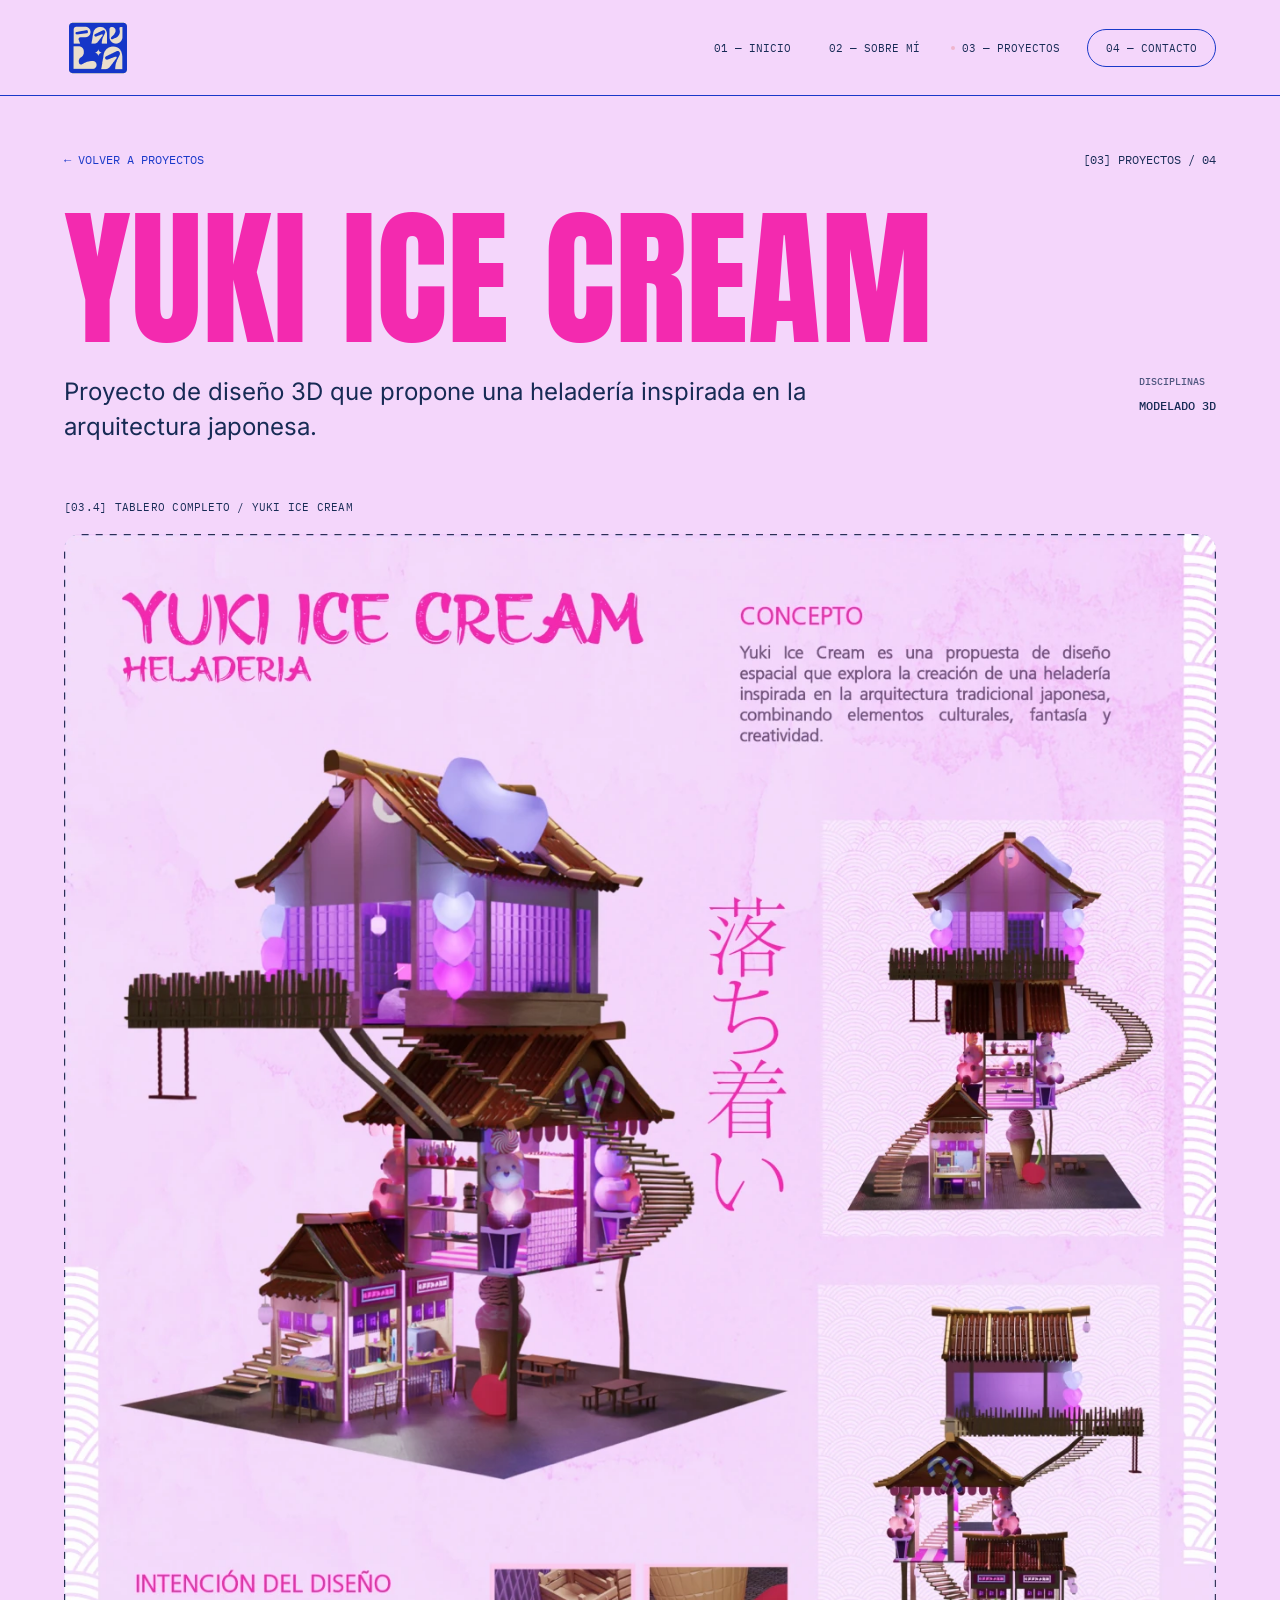
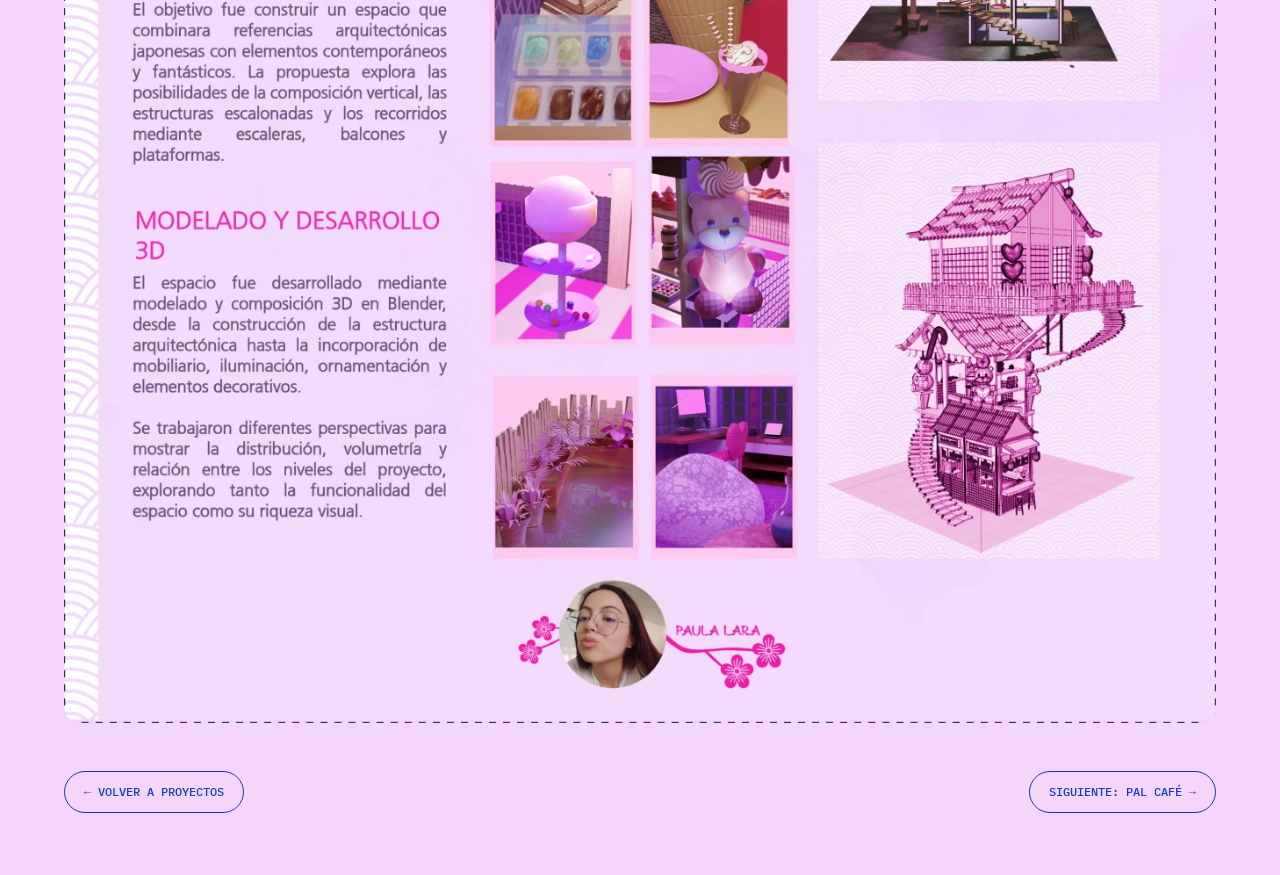
==== commit 53517de6: "Add files via upload" ====
--- a/caso-04.html
+++ b/caso-04.html
@@ -32,7 +32,7 @@
 </section>
 <section class="board">
   <p class="label">[03.4]  TABLERO COMPLETO / YUKI ICE CREAM</p>
-  <img class="board-img" src="assets/yuki.webp" width="1312" height="2037" alt="Tablero de Yuki Ice Cream" loading="lazy" decoding="async">
+  <img class="board-img" src="[data-uri]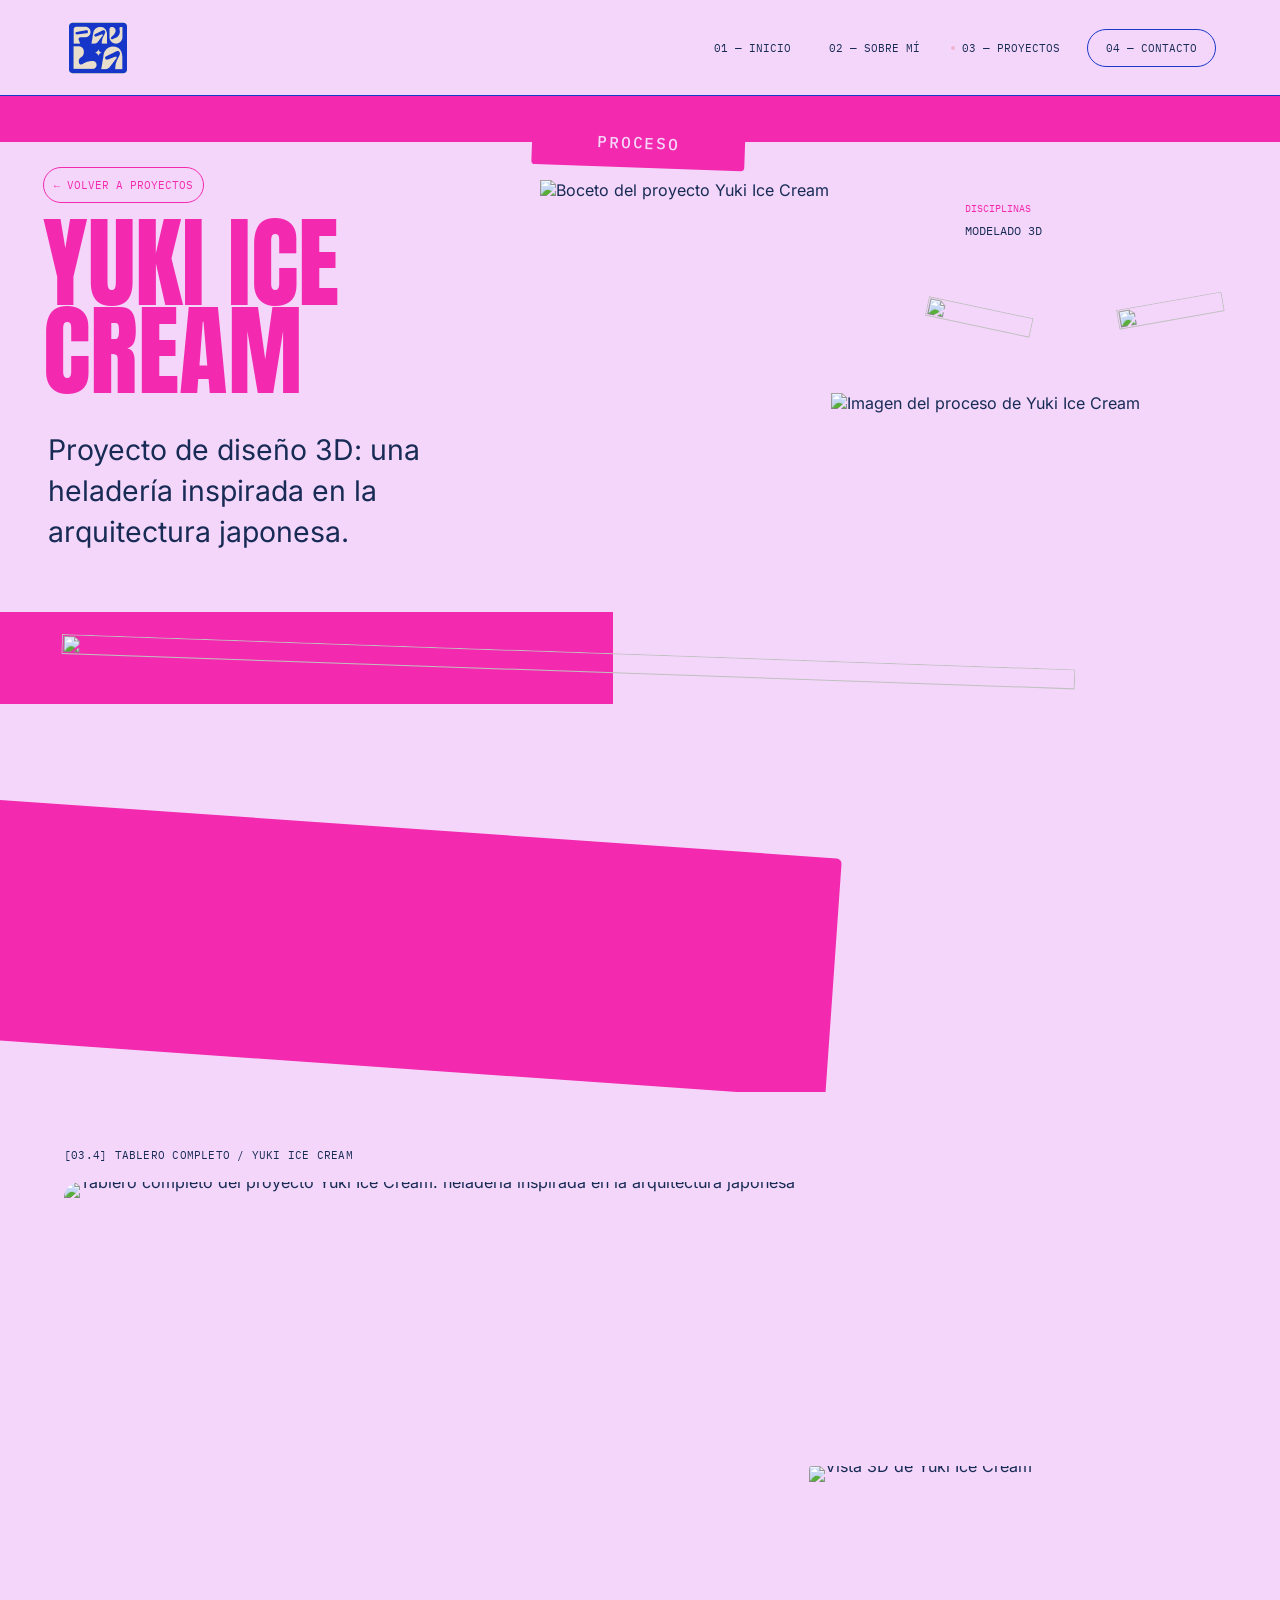
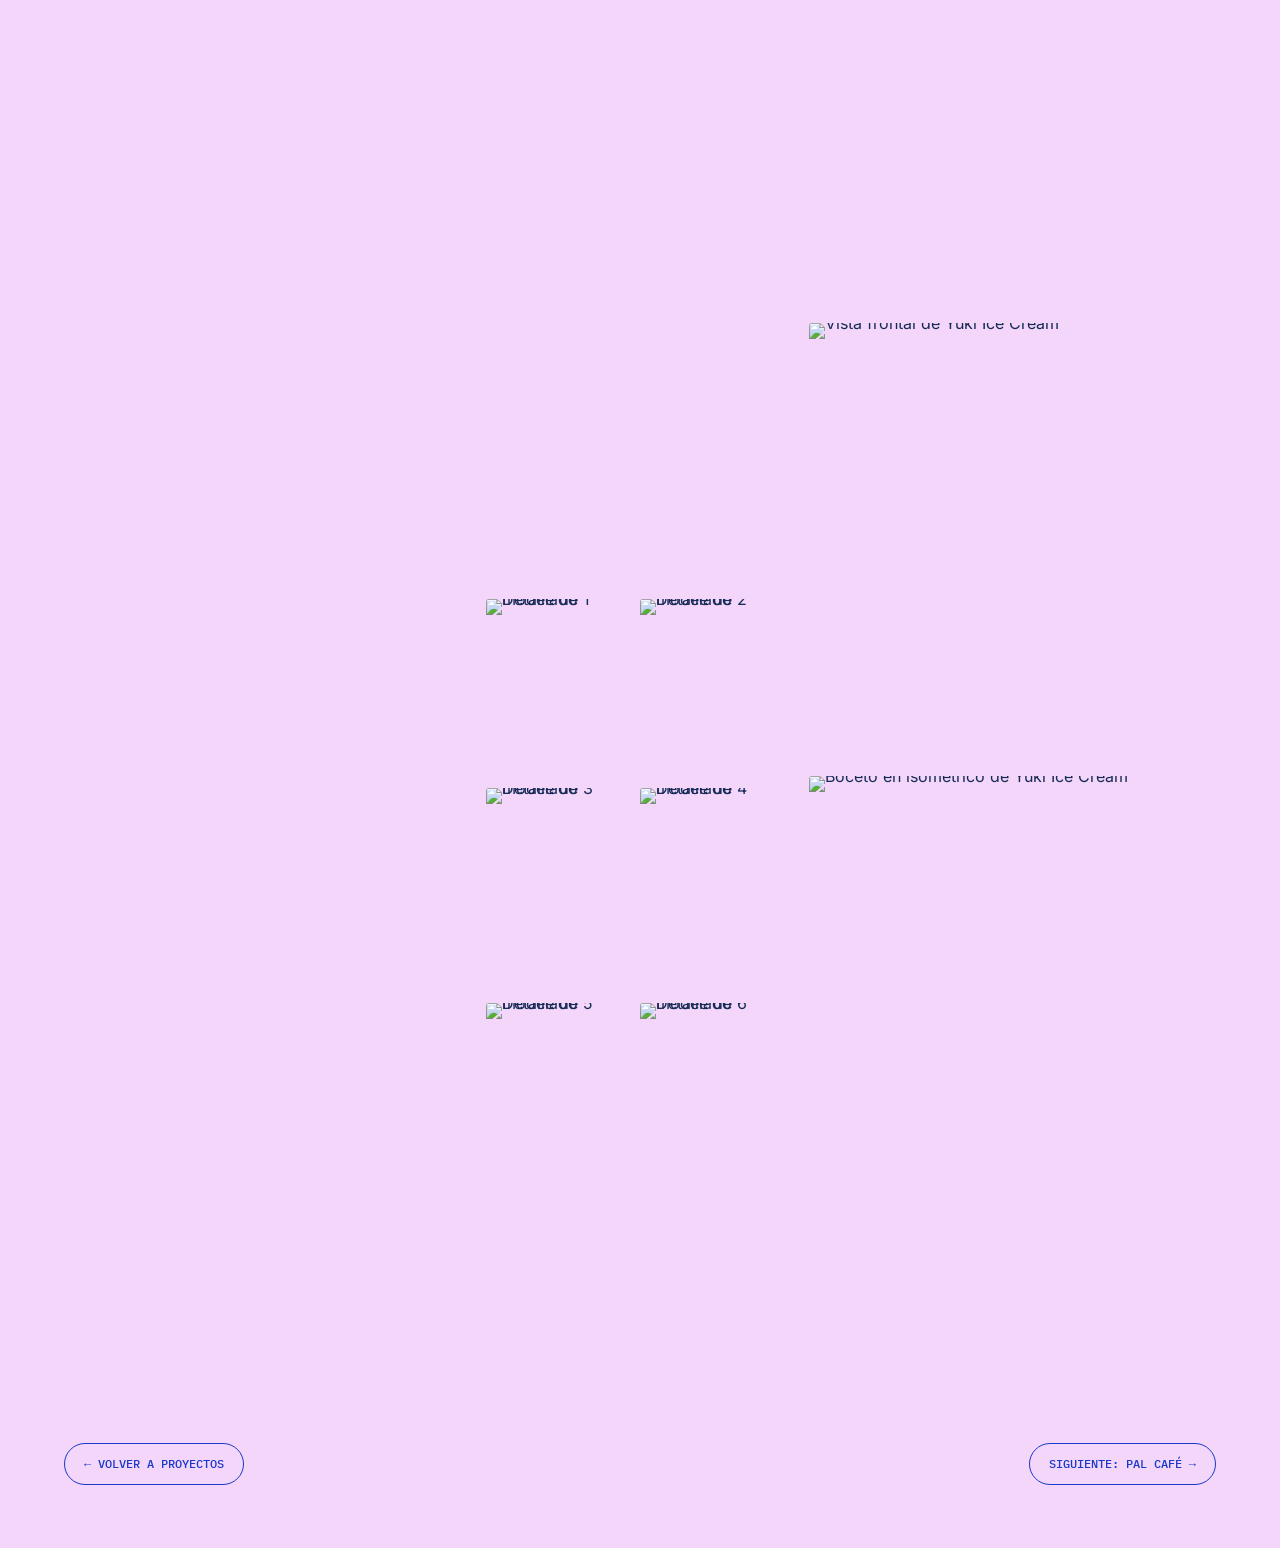
==== commit 60ee1803: "Add files via upload" ====
--- a/caso-04.html
+++ b/caso-04.html
@@ -25,14 +25,26 @@
   </nav>
 </header>
 <main>
-<section class="case-intro">
-  <div class="case-top"><a href="proyectos.html">← VOLVER A PROYECTOS</a><span>[03]  PROYECTOS / 04</span></div>
-  <h1 class="case-title">YUKI ICE CREAM</h1>
-  <div class="case-desc"><p>Proyecto de diseño 3D que propone una heladería inspirada en la arquitectura japonesa.</p><div class="case-meta"><small>DISCIPLINAS</small><span>MODELADO 3D</span></div></div>
+<section class="proceso" style="--pc:#f32aaf;--pbg:#f4d6fb" aria-label="Proceso de Yuki Ice Cream">
+  <div class="ps">
+    <div class="p band" style="--x:0;--y:0;--w:1440;--h:52;--r:0deg;"></div>
+    <div class="p tab" style="--tc:#f4d6fb;--x:600;--y:20;--w:240;--h:56;--r:2deg;"><span>PROCESO</span></div>
+    <a class="p back" style="--x:48;--y:80;--w:182;--h:40;--r:0deg;" href="proyectos.html">← VOLVER A PROYECTOS</a>
+    <h1 class="p name" style="--x:48;--y:140;--w:620;--h:224;--r:0deg;">YUKI ICE CREAM</h1>
+    <div class="p bar" style="--x:0;--y:580;--w:690;--h:104;--r:0deg;"></div>
+    <div class="p fa" style="--x:607;--y:94;--w:482;--h:625;--r:0deg;"><img src="assets/proceso/yuki-a.webp" alt="Boceto del proyecto Yuki Ice Cream" width="482" height="625" decoding="async"></div>
+    <div class="p fb" style="--x:935;--y:334;--w:544;--h:771;--r:0deg;"><img src="assets/proceso/yuki-b.webp" alt="Imagen del proceso de Yuki Ice Cream" width="544" height="771" decoding="async"><div class="vframe" style="--fx:40;--fy:64;--ix:16;--iy:16;--ih:594"><video muted loop playsinline preload="metadata" aria-label="Video del proceso de Yuki Ice Cream"><source src="assets/proceso/video-yuki.mp4" type="video/mp4"></video></div></div>
+    <div class="p film" style="--x:-30;--y:790;--w:980;--h:270;--r:4deg;" role="img" aria-label="Carrusel de fotogramas del proceso de Yuki Ice Cream"><div class="belt" style="background-image:url(assets/proceso/yuki-cinta.webp)"></div></div>
+    <div class="p desc" data-dc="1" style="--x:54;--y:376;--w:561;--h:180;--r:0deg;"><p style="color:#172b55">Proyecto de diseño 3D: una heladería inspirada en la arquitectura japonesa.</p></div>
+    <div class="p meta" style="--x:1086;--y:120;--w:260;--h:40;--r:0deg;"><small style="color:#f32aaf">DISCIPLINAS</small><span style="color:#172b55">MODELADO 3D</span></div>
+    <div class="p sac" style="--x:1045;--y:225;--w:120;--h:76;--r:12deg;"><img src="assets/proceso/yuki-sacapuntas.png" alt="" width="120" height="76"></div>
+    <div class="p bor" style="--x:1256;--y:241;--w:120;--h:58;--r:-10deg;"><img src="assets/proceso/yuki-borrador.png" alt="" width="120" height="58"></div>
+    <div class="p lap" style="--x:70;--y:605;--w:1141;--h:59;--r:2deg;"><img src="assets/proceso/yuki-lapiz.png" alt="" width="1141" height="59"></div>
+  </div>
 </section>
 <section class="board">
   <p class="label">[03.4]  TABLERO COMPLETO / YUKI ICE CREAM</p>
-  <img class="board-img" src="[data-uri]